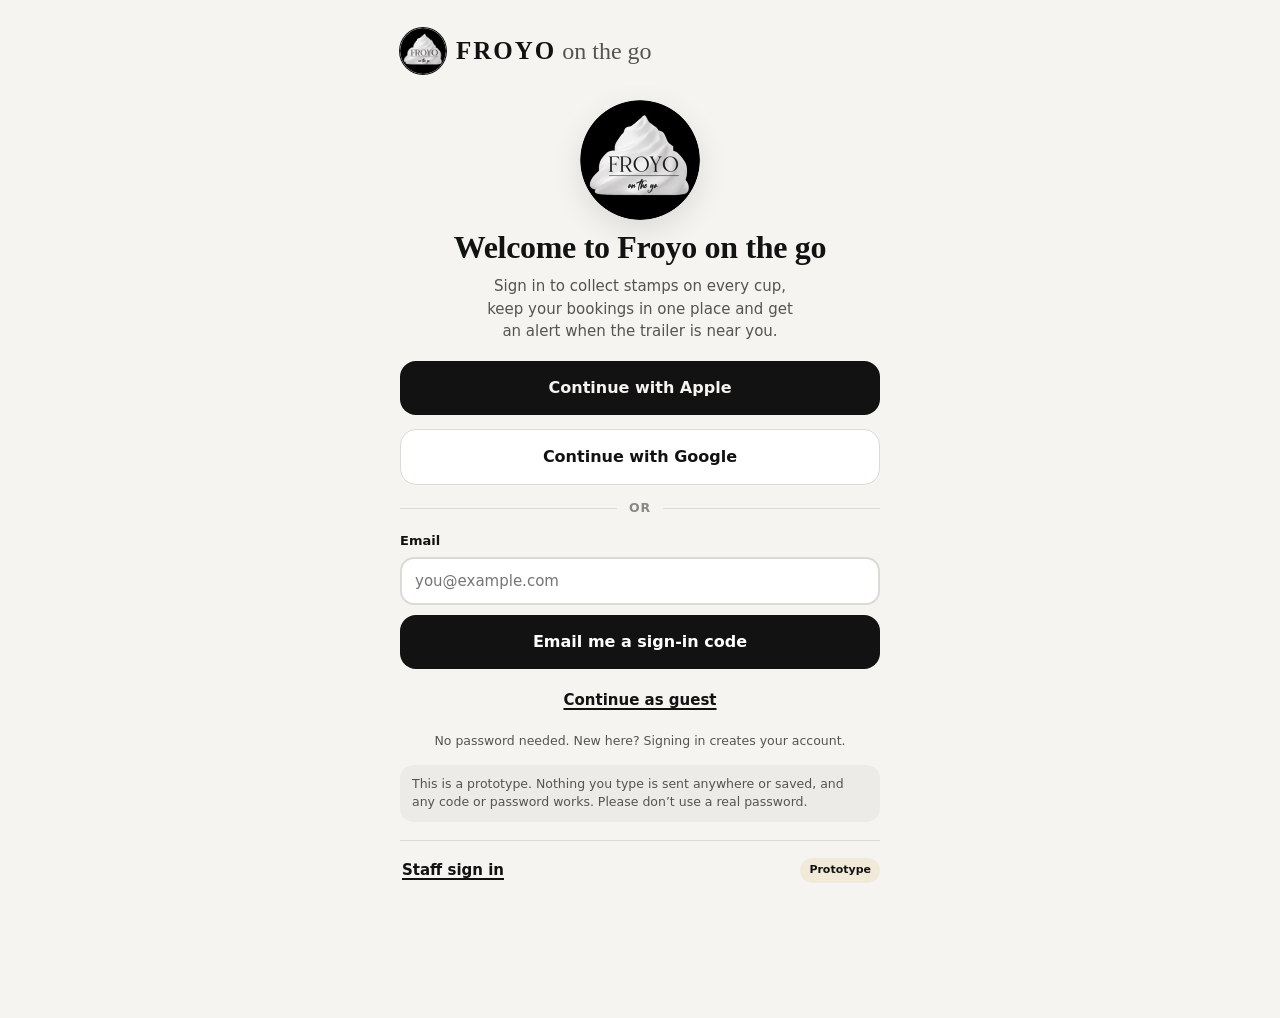
==== index.html @ 7ba53433 "Add Froyo on the go app prototype for GitHub Pages Static site with a strict Content Security Policy" ====
<!doctype html>
<html lang="en-GB">
<head>
<meta charset="utf-8">
<meta name="viewport" content="width=device-width, initial-scale=1, viewport-fit=cover">
<meta http-equiv="Content-Security-Policy" content="default-src 'none'; script-src 'self'; style-src 'self' 'unsafe-inline' https://fonts.googleapis.com; font-src https://fonts.gstatic.com; img-src 'self' data:; connect-src 'none'; manifest-src 'self'; base-uri 'none'; form-action 'none'; object-src 'none'; upgrade-insecure-requests">
<meta name="referrer" content="strict-origin-when-cross-origin">
<meta name="robots" content="noindex, nofollow">
<meta name="theme-color" content="#121212">
<meta name="description" content="Prototype of the Froyo on the go booking and rewards app.">
<title>Froyo on the go</title>
<link rel="icon" type="image/png" href="icon.png">
<link rel="apple-touch-icon" href="icon.png">
<link rel="preconnect" href="https://fonts.googleapis.com">
<link rel="preconnect" href="https://fonts.gstatic.com" crossorigin>
<link rel="stylesheet" href="https://fonts.googleapis.com/css2?family=Cormorant+Garamond:wght@500;600;700&amp;family=Jost:wght@400;500;600;700&amp;family=Mrs+Saint+Delafield&amp;family=DM+Mono:wght@400;500&amp;display=swap" referrerpolicy="no-referrer">
<link rel="stylesheet" href="app.css">
<script src="app.js" defer></script>
</head>
<body>
<div class="app" id="app">
  <header class="top">
    <div class="brand">
      <img class="logo" src="[data-uri]" width="46" height="46" alt="Froyo on the go logo">
      <span class="wm"><b>FROYO</b><span class="script">on the go</span></span>
    </div>
    <button class="acct" id="acct" data-act="acct" aria-haspopup="true">Sign in</button>
    <div class="acct-menu" id="acctMenu" hidden></div>
  </header>
  <nav class="tabs" id="tabs" role="tablist" aria-label="Sections">
    <button role="tab" id="tab-book" aria-selected="true" data-tab="book">Book</button>
    <button role="tab" id="tab-find" aria-selected="false" data-tab="find">Find us</button>
    <button role="tab" id="tab-rewards" aria-selected="false" data-tab="rewards">Rewards</button>
    <button role="tab" id="tab-mine" aria-selected="false" data-tab="mine">Bookings</button>
    <button role="tab" id="tab-ops" aria-selected="false" data-tab="ops">Operator</button>
  </nav>
  <main id="view"></main>
</div>
<div class="bar" id="bar" hidden><div class="bar-in" id="barIn"></div></div>
<div class="toast" id="toast" hidden></div>
<canvas class="confetti" id="confetti" hidden></canvas>
</body>
</html>
---- app.css ----
*,*::before,*::after{box-sizing:border-box}
html{color-scheme:light;-webkit-text-size-adjust:100%;padding-top:env(safe-area-inset-top,0px);padding-bottom:env(safe-area-inset-bottom,0px)}
body{margin:0}
img{max-width:100%}
[hidden]{display:none!important}
:root{
  --ground:#F5F4F1; --surface:#FFFFFF; --surface-2:#ECEBE7; --line:#DCDAD4;
  --ink:#121212; --ink-2:#56544F; --ink-3:#8B8983;
  --berry:#121212; --berry-ink:#FFFFFF; --berry-soft:#ECEBE7;
  --mint:#9FB39B; --mint-soft:#E4EBE1; --yolk:#C9A45C; --yolk-soft:#F2EAD9;
  --full:#D2D0CA; --ok:#3E7A4F; --warn:#8F6A26; --danger:#B3261E; --hero:#121212; --hero-line:#121212; --shadow:0 10px 30px rgba(0,0,0,.10);
  --display:"Cormorant Garamond", Garamond, "Times New Roman", serif;
  --body:"Jost", system-ui, -apple-system, "Segoe UI", sans-serif;
  --script:"Mrs Saint Delafield", "Brush Script MT", cursive;
  --mono:"DM Mono", ui-monospace, "SFMono-Regular", Menlo, monospace;
}
@media (prefers-color-scheme: dark){
  :root:not([data-theme="light"]){
    color-scheme:dark;
    --ground:#0D0D0D; --surface:#181817; --surface-2:#232321; --line:#34332F;
    --ink:#F3F1EC; --ink-2:#B3B0A8; --ink-3:#86837C;
    --berry:#F3F1EC; --berry-ink:#121212; --berry-soft:#2B2A27;
    --mint:#A9C0A4; --mint-soft:#1F2A1E; --yolk:#D8B670; --yolk-soft:#332B1C;
    --full:#34332F; --ok:#8CC79A; --warn:#D8B670; --danger:#F28B82; --hero:#000000; --hero-line:#3A3935; --shadow:0 10px 30px rgba(0,0,0,.45);
  }
}
:root[data-theme="dark"]{
  color-scheme:dark;
  --ground:#0D0D0D; --surface:#181817; --surface-2:#232321; --line:#34332F;
  --ink:#F3F1EC; --ink-2:#B3B0A8; --ink-3:#86837C;
  --berry:#F3F1EC; --berry-ink:#121212; --berry-soft:#2B2A27;
  --mint:#A9C0A4; --mint-soft:#1F2A1E; --yolk:#D8B670; --yolk-soft:#332B1C;
  --full:#34332F; --ok:#8CC79A; --warn:#D8B670; --danger:#F28B82; --hero:#000000; --hero-line:#3A3935; --shadow:0 10px 30px rgba(0,0,0,.45);
}
*{box-sizing:border-box}
html,body{background:var(--ground)}
body{font-family:var(--body);color:var(--ink);font-size:15px;line-height:1.5;padding-inline:16px;padding-block:0 96px}
.app{max-width:480px;margin:0 auto}
h1,h2,h3{font-family:var(--display);text-wrap:balance;margin:0;line-height:1.1}
button{font:inherit;color:inherit;cursor:pointer}
button:focus-visible,input:focus-visible,textarea:focus-visible,select:focus-visible,.tile:focus-visible{outline:3px solid var(--berry);outline-offset:2px}
.mono{font-family:var(--mono);font-variant-numeric:tabular-nums}
.muted{color:var(--ink-2)}
.eyebrow{font-size:11.5px;letter-spacing:.08em;text-transform:uppercase;font-weight:700;color:var(--ink-3)}

/* header */
.top{display:flex;align-items:center;justify-content:space-between;padding-block:18px 10px}
.brand{display:flex;align-items:center;gap:10px}
.brand svg{flex:none}
.brand .logo{width:46px;height:46px;border-radius:50%;flex:none;box-shadow:0 0 0 1px var(--hero-line)}
.wm{display:flex;align-items:baseline;gap:6px}
.brand b{font-family:var(--display);font-size:25px;font-weight:600;letter-spacing:.08em}
.script{font-family:var(--script);font-size:24px;font-weight:400;line-height:1;color:var(--ink-2)}
.demo-pill{font-size:11px;font-weight:700;padding:4px 9px;border-radius:99px;background:var(--yolk-soft);color:var(--ink)}

/* hero */
.hero{position:relative;overflow:hidden;border-radius:24px;background:var(--hero);border:1px solid var(--hero-line);color:#fff;padding:22px 20px 20px;margin-block:6px 18px}
.hero h1{font-size:30px;font-weight:800;letter-spacing:-.02em;max-width:15ch}
.hero p{margin:8px 0 0;max-width:30ch;opacity:.92}
.hero .drips{position:absolute;right:-8px;top:-4px;width:150px;opacity:.95}
.hero .facts{display:flex;gap:14px;flex-wrap:wrap;margin-top:14px;font-size:12.5px;font-weight:700}
.hero .facts span{background:rgba(255,255,255,.18);padding:4px 10px;border-radius:99px}

/* stepper */
.steps{display:flex;gap:6px;margin-block:4px 16px}
.steps i{flex:1;height:5px;border-radius:9px;background:var(--line)}
.steps i.on{background:var(--berry)}
.step-head{display:flex;justify-content:space-between;align-items:baseline;gap:10px;margin-bottom:12px}
.step-head h2{font-size:22px;font-weight:800}
.step-head .eyebrow{white-space:nowrap}

/* tiles */
.grid2{display:grid;grid-template-columns:1fr 1fr;gap:10px}
.tile{display:flex;flex-direction:column;gap:6px;text-align:left;background:var(--surface);border:2px solid var(--line);border-radius:18px;padding:14px;transition:border-color .15s, transform .15s}
.tile:hover{border-color:var(--mint)}
.tile[aria-pressed="true"]{border-color:var(--berry);background:var(--berry-soft)}
.tile .ico{width:38px;height:38px;border-radius:12px;display:grid;place-items:center;background:var(--mint-soft)}
.tile strong{font-size:15px}
.tile small{color:var(--ink-2);font-size:12.5px;line-height:1.35}

/* fields */
.field{display:flex;flex-direction:column;gap:6px;margin-bottom:12px}
.field label{font-weight:700;font-size:13px}
.field input,.field textarea,.field select{background:var(--surface);color:var(--ink);border:2px solid var(--line);border-radius:14px;padding:11px 13px;font:inherit;width:100%}
.field textarea{min-height:76px;resize:vertical}
.row{display:flex;gap:10px}
.row>*{flex:1;min-width:0}
.hint{font-size:12.5px;color:var(--ink-2)}
.err{font-size:12.5px;color:var(--danger);font-weight:700}

/* stepper control */
.counter{display:flex;align-items:center;justify-content:space-between;background:var(--surface);border:2px solid var(--line);border-radius:16px;padding:8px 8px 8px 14px}
.counter .val{font-family:var(--display);font-size:26px;font-weight:800}
.counter .btns{display:flex;gap:6px}
.round{width:40px;height:40px;border-radius:12px;border:0;background:var(--surface-2);font-size:20px;font-weight:700}
input[type=range]{width:100%;accent-color:var(--berry)}

/* calendar */
.cal{background:var(--surface);border-radius:20px;padding:14px;border:1px solid var(--line)}
.cal-head{display:flex;align-items:center;justify-content:space-between;margin-bottom:8px}
.cal-head h3{font-size:17px}
.cal-grid{display:grid;grid-template-columns:repeat(7,1fr);gap:4px}
.dow{font-size:11px;text-align:center;color:var(--ink-3);font-weight:700;padding-block:4px}
.day{aspect-ratio:1;max-width:100%;border:0;border-radius:12px;background:var(--mint-soft);font-weight:700;font-size:14px;position:relative;font-variant-numeric:tabular-nums}
.day.limited{background:var(--yolk-soft)}
.day.full,.day.past{background:transparent;color:var(--ink-3);text-decoration:line-through;cursor:not-allowed}
.day.past{text-decoration:none;opacity:.45}
.day.sel{background:var(--berry);color:var(--berry-ink)}
.day.blank{background:transparent;cursor:default}
.day.limited::after{content:"";position:absolute;bottom:6px;left:50%;width:5px;height:5px;margin-left:-2.5px;border-radius:50%;background:var(--warn)}
.day.sel::after{background:var(--berry-ink)}
.legend{display:flex;gap:14px;flex-wrap:wrap;font-size:12px;color:var(--ink-2);margin-top:10px}
.legend span{display:flex;align-items:center;gap:6px}
.legend i{width:12px;height:12px;border-radius:4px;display:inline-block}
.chips{display:flex;flex-wrap:wrap;gap:8px}
.chip{border:2px solid var(--line);background:var(--surface);border-radius:99px;padding:8px 14px;font-weight:700;font-size:14px}
.chip[aria-pressed="true"]{background:var(--ink);color:var(--ground);border-color:var(--ink)}
.chip:disabled{opacity:.4;text-decoration:line-through;cursor:not-allowed}

/* packages */
.pkg{display:grid;grid-template-columns:auto 1fr auto;gap:12px;align-items:center;width:100%;text-align:left;background:var(--surface);border:2px solid var(--line);border-radius:18px;padding:14px;margin-bottom:10px}
.pkg[aria-pressed="true"]{border-color:var(--berry);background:var(--berry-soft)}
.pkg .cup{width:44px;height:44px;border-radius:14px;display:grid;place-items:center;background:var(--mint-soft)}
.pkg strong{display:block;font-size:16px}
.pkg .price{font-family:var(--display);font-weight:800;font-size:18px}
.badge{display:inline-block;font-size:10.5px;font-weight:800;letter-spacing:.05em;text-transform:uppercase;background:var(--yolk);color:#121212;padding:2px 7px;border-radius:6px;margin-left:6px;vertical-align:2px}
.addon{display:flex;align-items:center;gap:12px;padding:12px 2px;border-bottom:1px solid var(--line)}
.addon:last-child{border-bottom:0}
.addon input{width:22px;height:22px;accent-color:var(--berry);flex:none}
.addon label{flex:1;display:flex;flex-direction:column;cursor:pointer}
.addon .p{font-family:var(--mono);font-size:13px;color:var(--ink-2);white-space:nowrap}
.panel{background:var(--surface);border:1px solid var(--line);border-radius:20px;padding:14px 16px;margin-bottom:14px}

/* summary */
.sum-row{display:flex;justify-content:space-between;gap:12px;padding-block:7px;font-size:14px}
.sum-row span:last-child{font-family:var(--mono);font-variant-numeric:tabular-nums;white-space:nowrap}
.sum-row.total{border-top:2px dashed var(--line);margin-top:6px;padding-top:12px;font-weight:700;font-size:16px}
.sum-row.dep{color:var(--berry);font-weight:700}
.kv{display:grid;grid-template-columns:96px 1fr;gap:6px 12px;font-size:14px}
.kv dt{color:var(--ink-3);font-weight:700;font-size:12.5px;padding-top:1px}
.kv dd{margin:0}
.note{font-size:12.5px;color:var(--ink-2);background:var(--surface-2);border-radius:14px;padding:10px 12px}

/* sticky action bar */
.bar{position:fixed;left:0;right:0;bottom:0;padding:10px 16px calc(10px + env(safe-area-inset-bottom,0px));background:color-mix(in srgb, var(--ground) 88%, transparent);backdrop-filter:blur(10px);-webkit-backdrop-filter:blur(10px);border-top:1px solid var(--line);z-index:5}
.bar-in{max-width:480px;margin:0 auto;display:flex;gap:10px;align-items:center}
.bar .est{flex:1;min-width:0;line-height:1.2}
.bar .est b{font-family:var(--display);font-size:20px;display:block}
.bar .est small{color:var(--ink-2);font-size:12px}
.btn{border:0;border-radius:16px;padding:14px 20px;font-weight:800;font-size:15px;background:var(--berry);color:var(--berry-ink)}
.btn:disabled{opacity:.4;cursor:not-allowed}
.btn.ghost{background:var(--surface-2);color:var(--ink)}
.btn.small{padding:9px 14px;font-size:13.5px;border-radius:12px}

/* tabs */
.tabs{display:flex;gap:4px;background:var(--surface-2);padding:4px;border-radius:14px;margin-block:4px 14px}
.tabs button{flex:1 1 auto;border:0;background:transparent;border-radius:10px;padding:8px 3px;font-weight:700;font-size:12.5px;color:var(--ink-2);white-space:nowrap}
.tabs button[aria-selected="true"]{background:var(--surface);color:var(--ink);box-shadow:0 1px 3px rgba(0,0,0,.08)}

/* confirmation */
.ticket{background:var(--surface);border-radius:24px;overflow:hidden;box-shadow:var(--shadow);margin-bottom:16px}
.ticket .t-top{background:var(--hero);color:#fff;padding:20px}
.ticket .t-top h2{font-size:26px;font-weight:800}
.ticket .perf{height:0;border-top:2px dashed var(--line);margin:0 16px}
.ticket .t-body{padding:18px 20px}
.ref{font-family:var(--mono);font-size:22px;letter-spacing:.06em}
.timeline{list-style:none;margin:0;padding:0;display:flex;flex-direction:column;gap:10px}
.timeline li{display:grid;grid-template-columns:18px 1fr;gap:10px;font-size:14px}
.timeline li i{width:12px;height:12px;border-radius:50%;margin-top:5px;background:var(--line)}
.timeline li.done i{background:var(--ok)}

/* operator */
.stats{display:grid;grid-template-columns:repeat(3,1fr);gap:8px;margin-bottom:14px}
.stat{background:var(--surface);border:1px solid var(--line);border-radius:16px;padding:10px 12px}
.stat b{display:block;font-family:var(--display);font-size:20px;font-weight:800}
.stat small{font-size:11.5px;color:var(--ink-2);font-weight:700}
.bk{display:grid;grid-template-columns:52px 1fr;gap:12px;background:var(--surface);border:1px solid var(--line);border-radius:18px;padding:12px;margin-bottom:10px}
.bk .date{text-align:center;background:var(--surface-2);border-radius:12px;padding:6px 0;line-height:1.1}
.bk .date b{display:block;font-family:var(--display);font-size:21px}
.bk .date small{font-size:11px;font-weight:800;text-transform:uppercase;color:var(--ink-2)}
.bk h3{font-family:var(--body);font-size:15px;font-weight:700}
.bk .meta{font-size:12.5px;color:var(--ink-2);margin-top:2px}
.bk .foot{display:flex;align-items:center;justify-content:space-between;gap:8px;margin-top:8px;flex-wrap:wrap}
.status{font-size:11.5px;font-weight:800;padding:3px 9px;border-radius:99px;display:inline-flex;align-items:center;gap:5px}
.status::before{content:"";width:7px;height:7px;border-radius:50%;background:currentColor}
.st-enquiry{background:var(--surface-2);color:var(--ink-2)}
.st-deposit{background:var(--yolk-soft);color:var(--warn)}
.st-confirmed{background:var(--mint-soft);color:var(--ok)}
.van{font-size:11.5px;font-weight:700;color:var(--ink-2);font-family:var(--mono)}
.sample-tag{font-size:10.5px;font-weight:800;color:var(--ink-3);letter-spacing:.05em;text-transform:uppercase}
.empty{text-align:center;padding:30px 16px;color:var(--ink-2)}
/* setup choice */
.unit{display:grid;grid-template-columns:56px 1fr;gap:12px;align-items:start;width:100%;text-align:left;background:var(--surface);border:2px solid var(--line);border-radius:18px;padding:14px;margin-bottom:10px}
.unit[aria-pressed="true"]{border-color:var(--berry);background:var(--berry-soft)}
.unit .pic{width:56px;height:56px;border-radius:14px;background:var(--mint-soft);display:grid;place-items:center}
.unit strong{font-size:16px;display:block}
.unit ul{margin:6px 0 0;padding-left:18px;font-size:12.5px;color:var(--ink-2)}
.unit .tag{font-size:11px;font-weight:800;color:var(--ok);margin-left:6px}

/* find us */
.live{background:var(--surface);border:1px solid var(--line);border-radius:22px;overflow:hidden;margin-bottom:14px}
.live-head{padding:16px 16px 12px;display:flex;flex-direction:column;gap:4px}
.live-state{display:inline-flex;align-items:center;gap:8px;font-weight:800;font-size:13px;color:var(--ok)}
.live-state.off{color:var(--ink-3)}
.live-state .dot{width:10px;height:10px;border-radius:50%;background:currentColor;position:relative}
.live-state .dot::after{content:"";position:absolute;inset:-5px;border-radius:50%;border:2px solid currentColor;opacity:.5;animation:ping 1.8s ease-out infinite}
.live-state.off .dot::after{display:none}
@keyframes ping{from{transform:scale(.6);opacity:.7}to{transform:scale(1.6);opacity:0}}
.live h2{font-size:24px;font-weight:800}
.map{position:relative;display:block;width:100%;height:auto;aspect-ratio:16/10;max-width:100%;background:var(--surface-2)}
.map-cap{font-size:11.5px;color:var(--ink-3);padding:8px 16px 0}
.live-actions{display:flex;gap:8px;flex-wrap:wrap;padding:12px 16px 16px}
.live-actions a{text-decoration:none;display:inline-flex;align-items:center}
.stops{list-style:none;margin:0;padding:0}
.stop{display:grid;grid-template-columns:88px 1fr auto;gap:10px;align-items:center;padding:11px 0;border-bottom:1px solid var(--line)}
.stop:last-child{border-bottom:0}
.stop .when{font-family:var(--mono);font-size:12.5px;color:var(--ink-2)}
.stop strong{display:block;font-size:14.5px}
.stop small{color:var(--ink-2);font-size:12.5px}
.stop.now strong{color:var(--berry)}
.stop.private strong{color:var(--ink-3)}
.stop a{font-size:12.5px;font-weight:800;color:var(--berry);text-decoration:none;white-space:nowrap}
.day-label{font-weight:800;font-size:13px;margin:14px 0 2px}
.switch{display:flex;align-items:center;justify-content:space-between;gap:12px}
.switch input{width:46px;height:26px;accent-color:var(--ok)}
@media (prefers-reduced-motion: reduce){.live-state .dot::after{animation:none}}
.toast{position:fixed;left:50%;bottom:96px;transform:translateX(-50%);background:var(--ink);color:var(--ground);padding:10px 16px;border-radius:12px;font-weight:700;font-size:14px;z-index:9;max-width:calc(100% - 32px)}
.fade{animation:fade .25s ease}
@keyframes fade{from{transform:translateY(6px);opacity:.4}to{transform:none;opacity:1}}
@media (prefers-reduced-motion: reduce){.fade{animation:none}.tile{transition:none}}
@media (min-width:900px){ body{padding-block:10px 110px} }

/* ---- rewards ---- */
.lcard{position:relative;overflow:hidden;background:var(--hero);border:1px solid var(--hero-line);color:#fff;border-radius:26px;padding:20px;box-shadow:var(--shadow)}
.lcard .drip{position:absolute;right:-10px;top:-6px;width:170px;opacity:.9;pointer-events:none}
.lcard .row1{display:flex;justify-content:space-between;align-items:flex-start;gap:10px;position:relative}
.lcard h2{font-size:26px;font-weight:800;letter-spacing:-.01em}
.lcard .sub{font-size:13px;opacity:.92;margin-top:4px}
.lcard .count{font-family:var(--display);font-weight:800;font-size:40px;line-height:1;text-align:right}
.lcard .count small{display:block;font-family:var(--body);font-size:11px;font-weight:800;letter-spacing:.08em;text-transform:uppercase;opacity:.85}
.stamps{display:grid;grid-template-columns:repeat(5,1fr);gap:10px;margin-top:18px;position:relative}
.stamp{aspect-ratio:1;max-width:100%;border-radius:50%;border:2px dashed rgba(255,255,255,.55);display:grid;place-items:center;font-family:var(--mono);font-size:12px;color:rgba(255,255,255,.8)}
.stamp.on{border:0;background:#fff;overflow:hidden}
.swd{display:grid;place-items:center;width:100%;height:100%;border-radius:50%;background:#fff;padding:9%}
.swd svg{display:block}
.perk .pico .swd,.unlocked .swd{width:40px;height:40px}
.unlocked .swd{flex:none}
.stamp.free{border-style:solid;border-color:#C9A45C;color:#C9A45C;font-family:var(--body);font-weight:800;font-size:10.5px;text-transform:uppercase;letter-spacing:.04em}
.stamp.free.on{background:#C9A45C;color:#121212}
.stamp.pop{animation:pop .5s cubic-bezier(.2,1.6,.4,1)}
@keyframes pop{0%{transform:scale(.2);opacity:0}100%{transform:scale(1);opacity:1}}
.lcard .lfoot{display:flex;justify-content:space-between;align-items:center;margin-top:16px;font-size:12.5px;font-weight:700;position:relative}
.unlocked{margin-top:14px;background:#C9A45C;color:#121212;border-radius:16px;padding:12px 14px;display:flex;gap:12px;align-items:center;position:relative}
.unlocked b{font-family:var(--display);font-size:17px;display:block}
.scan{display:grid;grid-template-columns:auto 1fr;gap:16px;align-items:center;background:var(--surface);border:1px solid var(--line);border-radius:22px;padding:16px;margin-block:14px}
.qr{width:124px;height:124px;background:#fff;border-radius:14px;padding:9px;display:grid;place-items:center}
.qr img,.qr canvas{width:106px!important;height:106px!important;image-rendering:pixelated}
.scan h3{font-size:17px}
.scan p{margin:4px 0 10px;font-size:13px;color:var(--ink-2)}
.memno{font-family:var(--mono);font-size:16px;letter-spacing:.08em}
.wallet{display:flex;gap:8px;flex-wrap:wrap}
.btn.dark{background:var(--ink);color:var(--ground)}
.btn.big{width:100%;padding:15px;font-size:16px;border-radius:16px}
.panel-head{display:flex;justify-content:space-between;align-items:baseline;gap:10px;margin-bottom:6px}
.hist{list-style:none;margin:0;padding:0}
.hist li{display:grid;grid-template-columns:36px 1fr auto;gap:12px;align-items:center;padding:10px 0;border-bottom:1px solid var(--line)}
.hist li:last-child{border-bottom:0}
.hist .ic{width:36px;height:36px;border-radius:12px;display:grid;place-items:center;background:var(--mint-soft);font-weight:800;font-size:13px;color:var(--ok)}
.hist .ic.red{background:var(--yolk-soft);color:var(--warn)}
.hist strong{display:block;font-size:14px}
.hist small{color:var(--ink-2);font-size:12.5px}
.hist .amt{font-family:var(--mono);font-size:13px;white-space:nowrap}
.hist li.new{animation:flash .6s ease}
@keyframes flash{from{background:var(--mint-soft)}to{background:transparent}}
.nextstop{display:flex;gap:12px;align-items:center;width:100%;text-align:left;border:1px solid var(--line);background:var(--surface);border-radius:20px;padding:14px 16px;margin-bottom:14px}
.nextstop .ldot{width:10px;height:10px;border-radius:50%;background:var(--ok);flex:none;box-shadow:0 0 0 4px var(--mint-soft)}
.nextstop.off .ldot{background:var(--ink-3);box-shadow:none}
.perk{display:grid;grid-template-columns:48px 1fr;gap:14px;padding:14px 0;border-bottom:1px solid var(--line)}
.perk:last-child{border-bottom:0}
.perk .pico{width:48px;height:48px;border-radius:15px;display:grid;place-items:center;background:var(--berry-soft)}
.perk h3{font-family:var(--body);font-size:15.5px;font-weight:800}
.perk p{margin:2px 0 8px;font-size:13px;color:var(--ink-2)}
.prog{height:8px;border-radius:9px;background:var(--surface-2);overflow:hidden}
.prog i{display:block;height:100%;background:var(--berry);border-radius:9px;transition:width .4s}
.code{display:flex;gap:8px;align-items:center;flex-wrap:wrap}
.code .mono{background:var(--surface-2);border-radius:10px;padding:7px 11px;font-size:14px;letter-spacing:.06em;user-select:all}
.inline{display:flex;gap:8px;align-items:flex-end}
.inline .field{flex:1;min-width:0;margin-bottom:0}
.seg{display:flex;gap:4px;background:var(--surface-2);padding:4px;border-radius:12px;margin-bottom:14px}
.seg button{flex:1;border:0;background:transparent;border-radius:9px;padding:7px;font-weight:700;font-size:13.5px;color:var(--ink-2)}
.seg button[aria-pressed="true"]{background:var(--surface);color:var(--ink);box-shadow:0 1px 3px rgba(0,0,0,.08)}
.till{background:var(--ink);color:var(--ground);border-radius:24px;padding:18px;box-shadow:var(--shadow)}
.till .eyebrow{color:color-mix(in srgb, var(--ground) 60%, transparent)}
.till h2{font-size:22px;font-weight:800}
.till .field label{color:var(--ground)}
.till .field input{background:color-mix(in srgb, var(--ground) 10%, transparent);border-color:color-mix(in srgb, var(--ground) 22%, transparent);color:var(--ground);font-family:var(--mono);letter-spacing:.06em;font-size:16px}
.till .btn.ghost{background:color-mix(in srgb, var(--ground) 14%, transparent);color:var(--ground)}
.member{margin-top:14px;background:color-mix(in srgb, var(--ground) 8%, transparent);border-radius:18px;padding:14px}
.member-top{display:flex;justify-content:space-between;align-items:center;gap:10px}
.mini{display:flex;gap:5px;margin-top:10px}
.mini i{flex:1;height:10px;border-radius:5px;background:color-mix(in srgb, var(--ground) 18%, transparent)}
.mini i.on{background:var(--mint)}
.mini i.free{background:color-mix(in srgb, var(--yolk) 35%, transparent)}
.mini i.free.on{background:var(--yolk)}
.qty{display:flex;align-items:center;justify-content:space-between;gap:10px;margin-top:14px}
.qty .n{font-family:var(--display);font-size:34px;font-weight:800;min-width:2ch;text-align:center}
.qty .round{width:46px;height:46px;border-radius:14px;border:0;font-size:22px;font-weight:800;background:color-mix(in srgb, var(--ground) 14%, transparent);color:var(--ground)}
.till .tactions{display:grid;gap:8px;margin-top:14px}
.till .btn.redeem{background:var(--yolk);color:#121212}
.till .terr{color:var(--yolk);font-weight:700;font-size:13px;margin-top:8px}
.till .thint{font-size:12.5px;color:color-mix(in srgb, var(--ground) 65%, transparent);margin-top:10px}
.bonus{display:flex;gap:12px;align-items:center;background:var(--berry-soft);border-radius:18px;padding:12px 14px;margin-bottom:16px}
.bonus b{display:block}
.confetti{position:fixed;inset:0;pointer-events:none;z-index:8}
@media (prefers-reduced-motion: reduce){.stamp.pop,.hist li.new{animation:none}.prog i{transition:none}}

/* ---- sign in & account ---- */
[hidden]{display:none!important}
.top{position:relative}
.acct{border:1.5px solid var(--line);background:var(--surface);border-radius:99px;padding:7px 14px;font-weight:700;font-size:13.5px;white-space:nowrap}
.acct.on{width:40px;height:40px;padding:0;border-radius:50%;background:var(--ink);color:var(--ground);border:0;font-family:var(--display);font-size:19px;font-weight:700}
.acct-menu{position:absolute;right:0;top:64px;z-index:6;width:min(280px,100%);background:var(--surface);border:1px solid var(--line);border-radius:18px;box-shadow:var(--shadow);padding:14px;display:flex;flex-direction:column;gap:10px}
.acct-menu .who b{display:block;font-size:15px}
.acct-menu .who small{color:var(--ink-2);font-size:12.5px;word-break:break-all}
.signin{display:flex;flex-direction:column;gap:14px;padding-block:6px 20px}
.si-hero{text-align:center;display:flex;flex-direction:column;align-items:center;gap:10px;padding-block:10px 4px}
.si-logo{width:120px;height:120px;border-radius:50%;box-shadow:var(--shadow)}
.si-logo.sm{width:64px;height:64px}
.si-hero h1{font-size:32px;font-weight:700;letter-spacing:-.01em}
.si-hero p{margin:0;max-width:34ch;color:var(--ink-2)}
.btn.outline{background:var(--surface);color:var(--ink);border:1.5px solid var(--line)}
.btn.sso{display:flex;align-items:center;justify-content:center;gap:10px}
.or{display:flex;align-items:center;gap:12px;color:var(--ink-3);font-size:12.5px;font-weight:700;text-transform:uppercase;letter-spacing:.08em}
.or::before,.or::after{content:"";flex:1;height:1px;background:var(--line)}
.signin form{display:flex;flex-direction:column;gap:10px}
.signin .field{margin-bottom:0}
.linkbtn{border:0;background:none;padding:6px 2px;font-weight:700;color:var(--ink);text-decoration:underline;text-underline-offset:3px;text-decoration-thickness:1.5px}
.linkbtn.center{align-self:center}
.si-small{font-size:12.5px;color:var(--ink-2);text-align:center;margin:0}
.si-foot{display:flex;justify-content:space-between;align-items:center;border-top:1px solid var(--line);padding-top:12px;margin-top:4px}
.row-links{display:flex;justify-content:space-between;gap:10px;flex-wrap:wrap}
.codein{font-size:26px!important;letter-spacing:.5em;text-align:center}
.si-head h2{font-size:28px;font-weight:700;margin-top:4px}
.si-head p{margin:6px 0 0;color:var(--ink-2)}
.lock-card{text-align:center;display:flex;flex-direction:column;align-items:center;gap:10px}
.lock-card .btn{background:#fff;color:#121212}
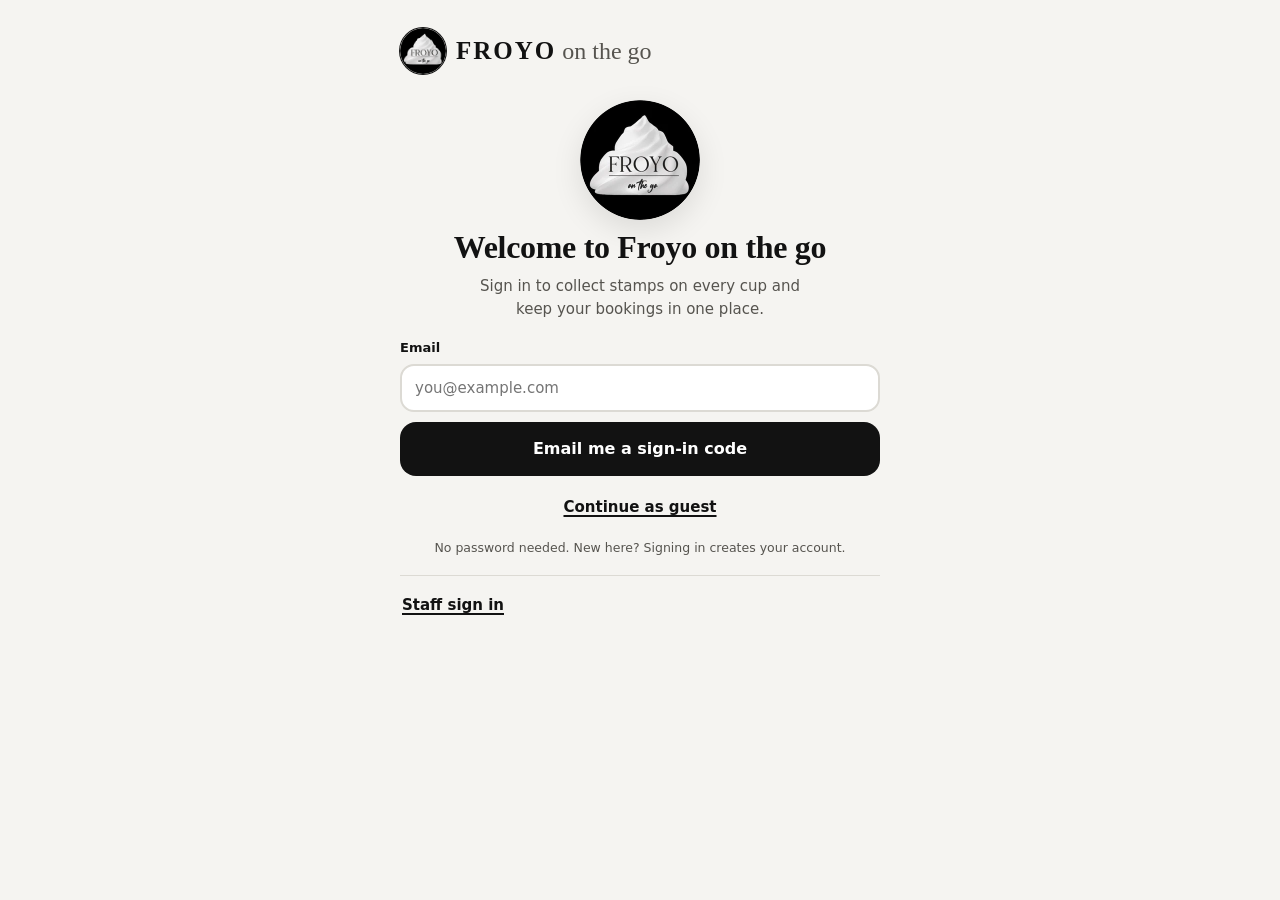
==== commit a937a486: "Connect the app to Neon for sign-in, bookings, stamp cards and trailer stops - Customer sign-in with" ====
--- a/index.html
+++ b/index.html
@@ -3,11 +3,11 @@
 <head>
 <meta charset="utf-8">
 <meta name="viewport" content="width=device-width, initial-scale=1, viewport-fit=cover">
-<meta http-equiv="Content-Security-Policy" content="default-src 'none'; script-src 'self'; style-src 'self' 'unsafe-inline' https://fonts.googleapis.com; font-src https://fonts.gstatic.com; img-src 'self' data:; connect-src 'none'; manifest-src 'self'; base-uri 'none'; form-action 'none'; object-src 'none'; upgrade-insecure-requests">
+<meta http-equiv="Content-Security-Policy" content="default-src 'none'; script-src 'self'; style-src 'self' 'unsafe-inline' https://fonts.googleapis.com; font-src https://fonts.gstatic.com; img-src 'self' data:; connect-src https://ep-red-paper-za2pjniz.neonauth.c-2.eu-west-2.aws.neon.tech https://ep-red-paper-za2pjniz.apirest.c-2.eu-west-2.aws.neon.tech; manifest-src 'self'; base-uri 'none'; form-action 'none'; object-src 'none'; upgrade-insecure-requests">
 <meta name="referrer" content="strict-origin-when-cross-origin">
 <meta name="robots" content="noindex, nofollow">
 <meta name="theme-color" content="#121212">
-<meta name="description" content="Prototype of the Froyo on the go booking and rewards app.">
+<meta name="description" content="Book the Froyo on the go cart or trailer, find the trailer and collect stamps.">
 <title>Froyo on the go</title>
 <link rel="icon" type="image/png" href="icon.png">
 <link rel="apple-touch-icon" href="icon.png">
@@ -15,6 +15,7 @@
 <link rel="preconnect" href="https://fonts.gstatic.com" crossorigin>
 <link rel="stylesheet" href="https://fonts.googleapis.com/css2?family=Cormorant+Garamond:wght@500;600;700&amp;family=Jost:wght@400;500;600;700&amp;family=Mrs+Saint+Delafield&amp;family=DM+Mono:wght@400;500&amp;display=swap" referrerpolicy="no-referrer">
 <link rel="stylesheet" href="app.css">
+<script src="qr.js" defer></script>
 <script src="app.js" defer></script>
 </head>
 <body>
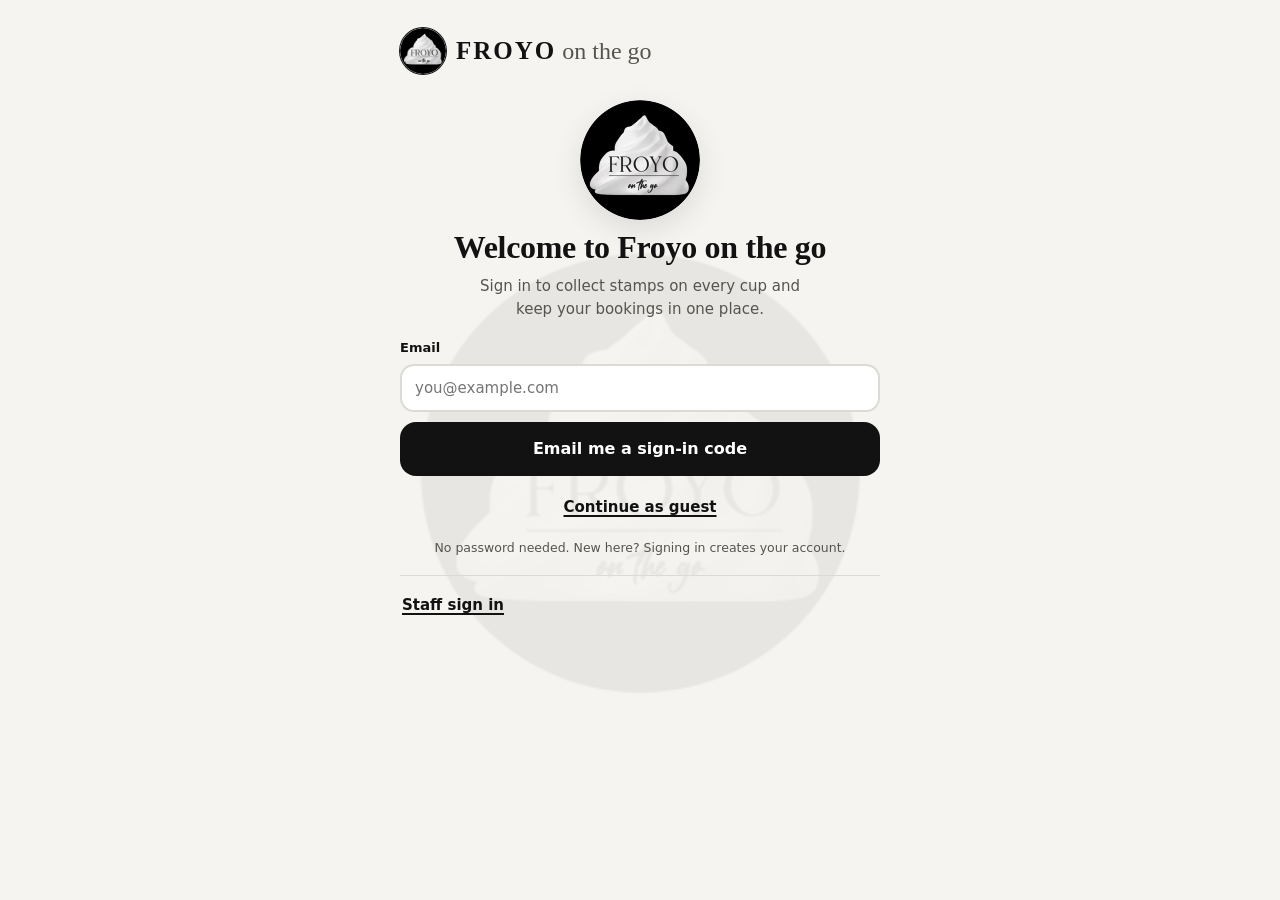
==== commit 140b01e0: "Tap the header logo to go back to the home page Co-Authored-By: Claude Opus 5.5 <noreply@anthropic.c" ====
--- a/index.html
+++ b/index.html
@@ -3,7 +3,7 @@
 <head>
 <meta charset="utf-8">
 <meta name="viewport" content="width=device-width, initial-scale=1, viewport-fit=cover">
-<meta http-equiv="Content-Security-Policy" content="default-src 'none'; script-src 'self'; style-src 'self' 'unsafe-inline' https://fonts.googleapis.com; font-src https://fonts.gstatic.com; img-src 'self' data:; connect-src https://ep-red-paper-za2pjniz.neonauth.c-2.eu-west-2.aws.neon.tech https://ep-red-paper-za2pjniz.apirest.c-2.eu-west-2.aws.neon.tech; manifest-src 'self'; base-uri 'none'; form-action 'none'; object-src 'none'; upgrade-insecure-requests">
+<meta http-equiv="Content-Security-Policy" content="default-src 'none'; script-src 'self'; style-src 'self' 'unsafe-inline' https://fonts.googleapis.com; font-src https://fonts.gstatic.com; img-src 'self' data:; connect-src https://auth.froyoonthego.com https://ep-red-paper-za2pjniz.apirest.c-2.eu-west-2.aws.neon.tech; manifest-src 'self'; base-uri 'none'; form-action 'none'; object-src 'none'; upgrade-insecure-requests">
 <meta name="referrer" content="strict-origin-when-cross-origin">
 <meta name="robots" content="noindex, nofollow">
 <meta name="theme-color" content="#121212">
@@ -21,10 +21,10 @@
 <body>
 <div class="app" id="app">
   <header class="top">
-    <div class="brand">
+    <a class="brand" href="./" data-act="home" aria-label="Froyo on the go, back to the home page">
       <img class="logo" src="[data-uri]" width="46" height="46" alt="Froyo on the go logo">
       <span class="wm"><b>FROYO</b><span class="script">on the go</span></span>
-    </div>
+    </a>
     <button class="acct" id="acct" data-act="acct" aria-haspopup="true">Sign in</button>
     <div class="acct-menu" id="acctMenu" hidden></div>
   </header>
--- a/app.css
+++ b/app.css
@@ -33,7 +33,13 @@
   --full:#34332F; --ok:#8CC79A; --warn:#D8B670; --danger:#F28B82; --hero:#000000; --hero-line:#3A3935; --shadow:0 10px 30px rgba(0,0,0,.45);
 }
 *{box-sizing:border-box}
-html,body{background:var(--ground)}
+html{background:var(--ground)}
+body{background:transparent}
+/* Logo watermark behind everything */
+body::before{content:"";position:fixed;inset:0;z-index:-1;pointer-events:none;background:url(icon.png) center 55%/min(78vw,440px) no-repeat;opacity:var(--wm,.055)}
+@media (prefers-color-scheme: dark){:root:not([data-theme="light"]){--wm:.1}}
+:root[data-theme="dark"]{--wm:.1}
+@media print{body::before{display:none}}
 body{font-family:var(--body);color:var(--ink);font-size:15px;line-height:1.5;padding-inline:16px;padding-block:0 96px}
 .app{max-width:480px;margin:0 auto}
 h1,h2,h3{font-family:var(--display);text-wrap:balance;margin:0;line-height:1.1}
@@ -45,7 +51,8 @@
 
 /* header */
 .top{display:flex;align-items:center;justify-content:space-between;padding-block:18px 10px}
-.brand{display:flex;align-items:center;gap:10px}
+.brand{display:flex;align-items:center;gap:10px;color:inherit;text-decoration:none;border-radius:28px;-webkit-tap-highlight-color:transparent}
+.brand:focus-visible{outline:3px solid var(--berry);outline-offset:4px}
 .brand svg{flex:none}
 .brand .logo{width:46px;height:46px;border-radius:50%;flex:none;box-shadow:0 0 0 1px var(--hero-line)}
 .wm{display:flex;align-items:baseline;gap:6px}
@@ -65,7 +72,7 @@
 .steps{display:flex;gap:6px;margin-block:4px 16px}
 .steps i{flex:1;height:5px;border-radius:9px;background:var(--line)}
 .steps i.on{background:var(--berry)}
-.step-head{display:flex;justify-content:space-between;align-items:baseline;gap:10px;margin-bottom:12px}
+.step-head{display:flex;flex-wrap:wrap;justify-content:space-between;align-items:baseline;gap:10px;margin-bottom:12px}
 .step-head h2{font-size:22px;font-weight:800}
 .step-head .eyebrow{white-space:nowrap}
 
@@ -286,8 +293,8 @@
 .code .mono{background:var(--surface-2);border-radius:10px;padding:7px 11px;font-size:14px;letter-spacing:.06em;user-select:all}
 .inline{display:flex;gap:8px;align-items:flex-end}
 .inline .field{flex:1;min-width:0;margin-bottom:0}
-.seg{display:flex;gap:4px;background:var(--surface-2);padding:4px;border-radius:12px;margin-bottom:14px}
-.seg button{flex:1;border:0;background:transparent;border-radius:9px;padding:7px;font-weight:700;font-size:13.5px;color:var(--ink-2)}
+.seg{display:flex;flex-wrap:wrap;gap:4px;background:var(--surface-2);padding:4px;border-radius:12px;margin-bottom:14px}
+.seg button{flex:1 1 auto;white-space:nowrap;border:0;background:transparent;border-radius:9px;padding:7px;font-weight:700;font-size:13.5px;color:var(--ink-2)}
 .seg button[aria-pressed="true"]{background:var(--surface);color:var(--ink);box-shadow:0 1px 3px rgba(0,0,0,.08)}
 .till{background:var(--ink);color:var(--ground);border-radius:24px;padding:18px;box-shadow:var(--shadow)}
 .till .eyebrow{color:color-mix(in srgb, var(--ground) 60%, transparent)}
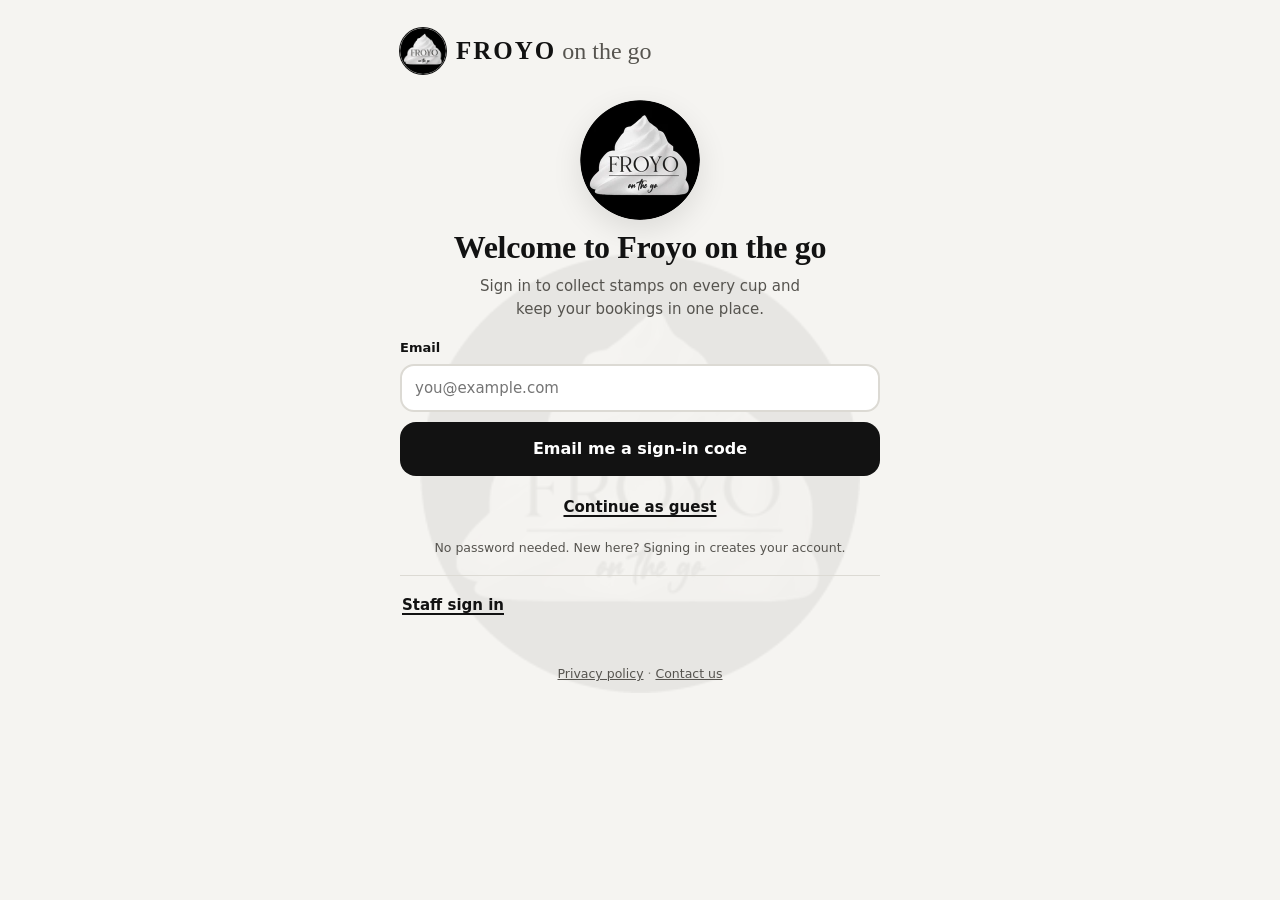
==== commit 774a3486: "Store prep: account deletion, privacy policy, installable app - Delete account from the account menu" ====
--- a/index.html
+++ b/index.html
@@ -6,11 +6,17 @@
 <meta http-equiv="Content-Security-Policy" content="default-src 'none'; script-src 'self'; style-src 'self' 'unsafe-inline' https://fonts.googleapis.com; font-src https://fonts.gstatic.com; img-src 'self' data:; connect-src https://auth.froyoonthego.com https://ep-red-paper-za2pjniz.apirest.c-2.eu-west-2.aws.neon.tech; manifest-src 'self'; base-uri 'none'; form-action 'none'; object-src 'none'; upgrade-insecure-requests">
 <meta name="referrer" content="strict-origin-when-cross-origin">
 <meta name="robots" content="noindex, nofollow">
-<meta name="theme-color" content="#121212">
+<meta name="theme-color" content="#F5F4F1" media="(prefers-color-scheme: light)">
+<meta name="theme-color" content="#1E1E1D" media="(prefers-color-scheme: dark)">
 <meta name="description" content="Book the Froyo on the go cart or trailer, find the trailer and collect stamps.">
 <title>Froyo on the go</title>
 <link rel="icon" type="image/png" href="icon.png">
-<link rel="apple-touch-icon" href="icon.png">
+<link rel="apple-touch-icon" href="apple-touch-icon.png">
+<link rel="manifest" href="manifest.webmanifest">
+<meta name="apple-mobile-web-app-capable" content="yes">
+<meta name="mobile-web-app-capable" content="yes">
+<meta name="apple-mobile-web-app-title" content="Froyo">
+<meta name="apple-mobile-web-app-status-bar-style" content="default">
 <link rel="preconnect" href="https://fonts.googleapis.com">
 <link rel="preconnect" href="https://fonts.gstatic.com" crossorigin>
 <link rel="stylesheet" href="https://fonts.googleapis.com/css2?family=Cormorant+Garamond:wght@500;600;700&amp;family=Jost:wght@400;500;600;700&amp;family=Mrs+Saint+Delafield&amp;family=DM+Mono:wght@400;500&amp;display=swap" referrerpolicy="no-referrer">
@@ -29,13 +35,14 @@
     <div class="acct-menu" id="acctMenu" hidden></div>
   </header>
   <nav class="tabs" id="tabs" role="tablist" aria-label="Sections">
-    <button role="tab" id="tab-book" aria-selected="true" data-tab="book">Book</button>
-    <button role="tab" id="tab-find" aria-selected="false" data-tab="find">Find us</button>
+    <button role="tab" id="tab-find" aria-selected="true" data-tab="find">Find us</button>
+    <button role="tab" id="tab-book" aria-selected="false" data-tab="book">Book</button>
     <button role="tab" id="tab-rewards" aria-selected="false" data-tab="rewards">Rewards</button>
     <button role="tab" id="tab-mine" aria-selected="false" data-tab="mine">Bookings</button>
     <button role="tab" id="tab-ops" aria-selected="false" data-tab="ops">Operator</button>
   </nav>
   <main id="view"></main>
+  <footer class="site-foot"><a href="privacy.html">Privacy policy</a> · <a href="mailto:froyoontap@gmail.com">Contact us</a></footer>
 </div>
 <div class="bar" id="bar" hidden><div class="bar-in" id="barIn"></div></div>
 <div class="toast" id="toast" hidden></div>
--- a/app.css
+++ b/app.css
@@ -17,20 +17,20 @@
 @media (prefers-color-scheme: dark){
   :root:not([data-theme="light"]){
     color-scheme:dark;
-    --ground:#0D0D0D; --surface:#181817; --surface-2:#232321; --line:#34332F;
-    --ink:#F3F1EC; --ink-2:#B3B0A8; --ink-3:#86837C;
-    --berry:#F3F1EC; --berry-ink:#121212; --berry-soft:#2B2A27;
-    --mint:#A9C0A4; --mint-soft:#1F2A1E; --yolk:#D8B670; --yolk-soft:#332B1C;
-    --full:#34332F; --ok:#8CC79A; --warn:#D8B670; --danger:#F28B82; --hero:#000000; --hero-line:#3A3935; --shadow:0 10px 30px rgba(0,0,0,.45);
+    --ground:#1E1E1D; --surface:#42423E; --surface-2:#4F4E4A; --line:#64635D;
+    --ink:#F3F1EC; --ink-2:#C2BFB7; --ink-3:#9D9A92;
+    --berry:#F3F1EC; --berry-ink:#121212; --berry-soft:#55544F;
+    --mint:#A9C0A4; --mint-soft:#3C4939; --yolk:#D8B670; --yolk-soft:#554A31;
+    --full:#64635D; --ok:#8CC79A; --warn:#D8B670; --danger:#F28B82; --hero:#42423E; --hero-line:#64635D; --tab-on:#6A6963; --shadow:0 10px 30px rgba(0,0,0,.35);
   }
 }
 :root[data-theme="dark"]{
   color-scheme:dark;
-  --ground:#0D0D0D; --surface:#181817; --surface-2:#232321; --line:#34332F;
-  --ink:#F3F1EC; --ink-2:#B3B0A8; --ink-3:#86837C;
-  --berry:#F3F1EC; --berry-ink:#121212; --berry-soft:#2B2A27;
-  --mint:#A9C0A4; --mint-soft:#1F2A1E; --yolk:#D8B670; --yolk-soft:#332B1C;
-  --full:#34332F; --ok:#8CC79A; --warn:#D8B670; --danger:#F28B82; --hero:#000000; --hero-line:#3A3935; --shadow:0 10px 30px rgba(0,0,0,.45);
+  --ground:#1E1E1D; --surface:#42423E; --surface-2:#4F4E4A; --line:#64635D;
+  --ink:#F3F1EC; --ink-2:#C2BFB7; --ink-3:#9D9A92;
+  --berry:#F3F1EC; --berry-ink:#121212; --berry-soft:#55544F;
+  --mint:#A9C0A4; --mint-soft:#3C4939; --yolk:#D8B670; --yolk-soft:#554A31;
+  --full:#64635D; --ok:#8CC79A; --warn:#D8B670; --danger:#F28B82; --hero:#42423E; --hero-line:#64635D; --tab-on:#6A6963; --shadow:0 10px 30px rgba(0,0,0,.35);
 }
 *{box-sizing:border-box}
 html{background:var(--ground)}
@@ -162,7 +162,7 @@
 /* tabs */
 .tabs{display:flex;gap:4px;background:var(--surface-2);padding:4px;border-radius:14px;margin-block:4px 14px}
 .tabs button{flex:1 1 auto;border:0;background:transparent;border-radius:10px;padding:8px 3px;font-weight:700;font-size:12.5px;color:var(--ink-2);white-space:nowrap}
-.tabs button[aria-selected="true"]{background:var(--surface);color:var(--ink);box-shadow:0 1px 3px rgba(0,0,0,.08)}
+.tabs button[aria-selected="true"]{background:var(--tab-on,var(--surface));color:var(--ink);box-shadow:0 1px 3px rgba(0,0,0,.08)}
 
 /* confirmation */
 .ticket{background:var(--surface);border-radius:24px;overflow:hidden;box-shadow:var(--shadow);margin-bottom:16px}
@@ -295,7 +295,7 @@
 .inline .field{flex:1;min-width:0;margin-bottom:0}
 .seg{display:flex;flex-wrap:wrap;gap:4px;background:var(--surface-2);padding:4px;border-radius:12px;margin-bottom:14px}
 .seg button{flex:1 1 auto;white-space:nowrap;border:0;background:transparent;border-radius:9px;padding:7px;font-weight:700;font-size:13.5px;color:var(--ink-2)}
-.seg button[aria-pressed="true"]{background:var(--surface);color:var(--ink);box-shadow:0 1px 3px rgba(0,0,0,.08)}
+.seg button[aria-pressed="true"]{background:var(--tab-on,var(--surface));color:var(--ink);box-shadow:0 1px 3px rgba(0,0,0,.08)}
 .till{background:var(--ink);color:var(--ground);border-radius:24px;padding:18px;box-shadow:var(--shadow)}
 .till .eyebrow{color:color-mix(in srgb, var(--ground) 60%, transparent)}
 .till h2{font-size:22px;font-weight:800}
@@ -351,3 +351,13 @@
 .si-head p{margin:6px 0 0;color:var(--ink-2)}
 .lock-card{text-align:center;display:flex;flex-direction:column;align-items:center;gap:10px}
 .lock-card .btn{background:#fff;color:#121212}
+
+/* Account deletion + links */
+.acct-links{display:flex;justify-content:space-between;gap:8px;flex-wrap:wrap;border-top:1px solid var(--line);padding-top:8px;margin-top:2px}
+.acct-links .linkbtn{font-size:13px;font-weight:600}
+.linkbtn.danger{color:var(--danger)}
+.btn.danger{background:var(--danger);color:var(--berry-ink)}
+.btn.danger:disabled{opacity:.45}
+.del-list{margin:0;padding-left:18px;display:grid;gap:8px;font-size:14px}
+.site-foot{text-align:center;font-size:12.5px;color:var(--ink-3);margin-top:22px}
+.site-foot a{color:var(--ink-2)}
